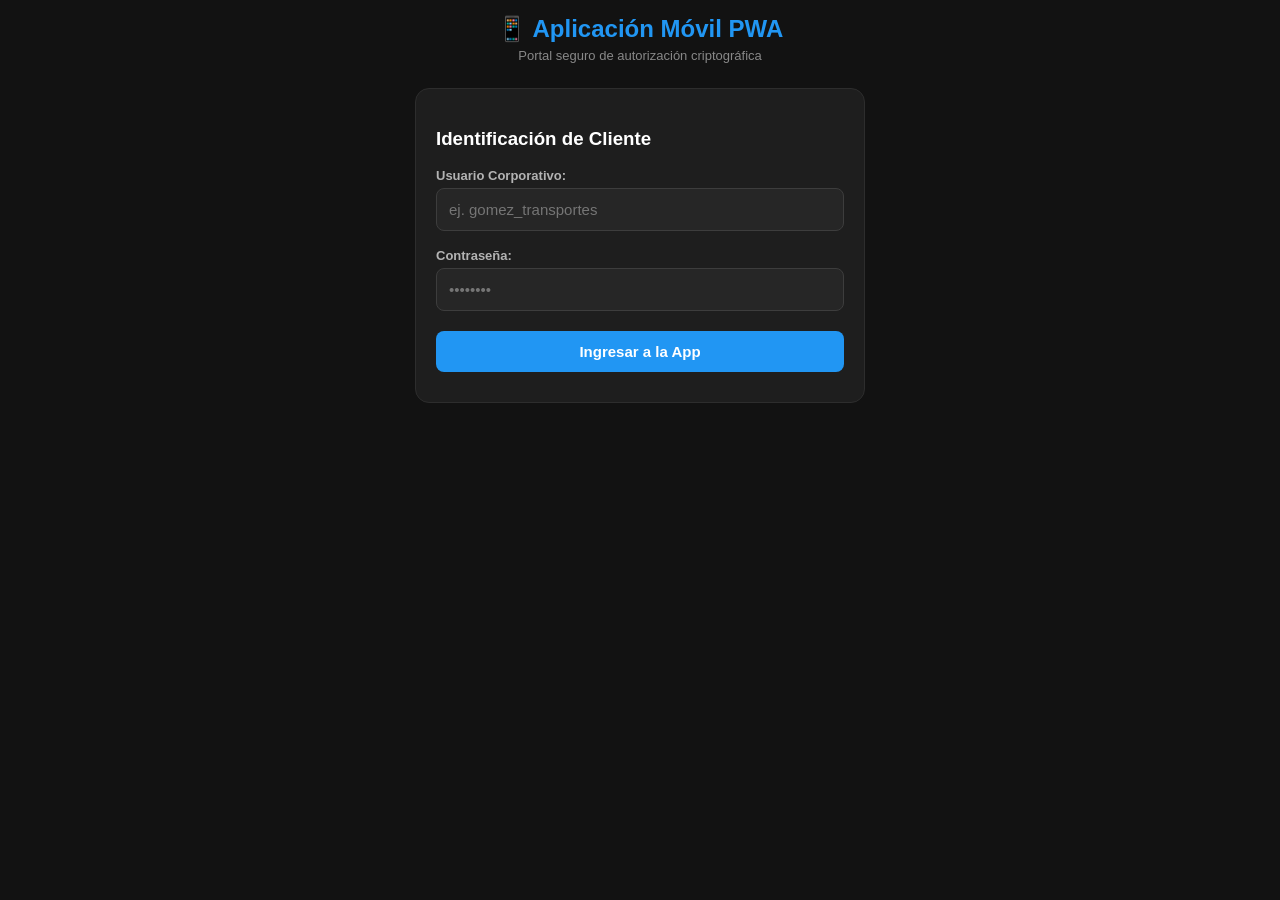
==== frontend_pwa/index.html @ 626b4b1a "Despliegue inicial de la arquitectura monolítica criptográfica" ====
<!DOCTYPE html>
<html lang="es">
<head>
    <meta charset="UTF-8">
    <meta name="viewport" content="width=device-width, initial-scale=1.0">
    <title>Cliente PWA - Sello Digital Móvil</title>
    <link rel="stylesheet" href="style.css">
</head>
<body>

    <div class="app-container">
        <header>
            <h2>📱 Aplicación Móvil PWA</h2>
            <p id="txtSubtitulo">Portal seguro de autorización criptográfica</p>
        </header>

        <div id="view-login" class="view card">
            <h3>Identificación de Cliente</h3>
            <form id="formLoginPWA">
                <label for="loginUser">Usuario Corporativo:</label>
                <input type="text" id="loginUser" placeholder="ej. gomez_transportes" required>
                
                <label for="loginPass">Contraseña:</label>
                <input type="password" id="loginPass" placeholder="••••••••" required>
                
                <button type="submit" class="btn btn-blue">Ingresar a la App</button>
            </form>
            <div id="statusLogin" class="error-msg"></div>
        </div>

        <div id="view-setup-keys" class="view card hidden">
            <div class="alert-banner warning">
                <h4>🔑 Llavero Criptográfico Requerido</h4>
                <p>Detectamos que esta es una cuenta nueva o tu dispositivo no está enrolado. Debes generar tu identidad criptográfica antes de poder ver tus cotizaciones.</p>
            </div>
            <p class="info-text">Al presionar el botón, se calcularán puntos geométricos seguros sobre la curva elíptica <b>NIST P-256</b> de forma local en tu hardware móvil.</p>
            <button id="btnRegistrarLlaves" class="btn btn-blue">Generar y Registrar Identidad</button>
            <div class="status-box" id="logSetup">Esperando acción...</div>
        </div>

        <div id="view-inbox" class="view hidden">
            <div class="user-banner">
                <p>Cliente: <b id="lblNombreCliente"></b></p>
                <p>Expediente: <span id="lblIdCliente"></span></p>
            </div>

            <h3>📥 Tus Cotizaciones Pendientes</h3>
            <div id="listaCotizaciones" class="inbox-list">
                </div>

            <button class="btn btn-logout" onclick="cerrarSesion()">Cerrar Sesión Segura</button>
        </div>

        <div id="view-details" class="view card hidden">
            <button class="btn-back" onclick="volverAlInbox()">← Volver a la bandeja</button>
            <h3 style="margin-top: 15px;">Detalles de la Oferta Comercial</h3>
            
            <div class="details-box">
                <p><b>ID Cotización:</b> #<span id="detId"></span></p>
                <p><b>Monto Solicitado:</b> <span class="monto-destacado">$<span id="detMonto"></span> MXN</span></p>
                <p><b>Especificaciones del Servicio:</b></p>
                <p id="detEspecificaciones" class="text-detalles"></p>
                <p class="hash-label">SHA-256 Hash del Contrato:</p>
                <code id="detHash">e3b0c44298fc1c149afbf4c8996fb92427ae41e4649b934ca495991b7852b855</code>
            </div>

            <div class="action-grid">
                <button id="btnRechazar" class="btn btn-red">✖ Rechazar</button>
                <button id="btnFirmarAceptar" class="btn btn-green">✍ Sellar y Aceptar</button>
            </div>
            
            <div class="status-box" id="logFirma">Sandbox listo para operación criptográfica.</div>
        </div>
    </div>

    <script src="crypto_pwa.js"></script>
    <script src="app.js"></script>
</body>
</html>
---- frontend_pwa/style.css ----
/* frontend_pwa/style.css */
body {
    font-family: 'Segoe UI', -apple-system, Arial, sans-serif;
    padding: 15px;
    max-width: 450px;
    margin: auto;
    background-color: #121212;
    color: #ffffff;
}

header {
    text-align: center;
    margin-bottom: 25px;
}

header h2 { margin: 0; color: #2196F3; }
header p { margin: 5px 0 0 0; color: #888; font-size: 13px; }

.card {
    background: #1e1e1e;
    padding: 20px;
    border-radius: 14px;
    margin-bottom: 15px;
    border: 1px solid #2d2d2d;
}

label {
    display: block;
    margin: 12px 0 5px;
    font-weight: 600;
    font-size: 13px;
    color: #b3b3b3;
}

input {
    width: 100%;
    padding: 12px;
    border: 1px solid #3d3d3d;
    background: #262626;
    color: white;
    border-radius: 8px;
    box-sizing: border-box;
    margin-bottom: 5px;
    font-size: 15px;
}

.btn {
    display: block;
    width: 100%;
    padding: 12px;
    border-radius: 8px;
    border: none;
    font-weight: bold;
    cursor: pointer;
    font-size: 15px;
    margin-top: 15px;
    text-align: center;
}

.btn-blue { background-color: #2196F3; color: white; }
.btn-blue:hover { background-color: #1976D2; }
.btn-green { background-color: #4CAF50; color: white; }
.btn-red { background-color: #f44336; color: white; }
.btn-logout { background-color: #333; color: #fc8181; font-size: 13px; padding: 8px; margin-top: 25px; }

.btn-back {
    background: none;
    border: none;
    color: #2196F3;
    font-weight: bold;
    cursor: pointer;
    padding: 0;
    font-size: 14px;
}

.error-msg { color: #f44336; margin-top: 10px; font-size: 13px; text-align: center; }

.alert-banner { padding: 15px; border-radius: 8px; font-size: 13px; margin-bottom: 15px; }
.alert-banner.warning { background: #3a2a00; border-left: 4px solid #ff9800; color: #ffe0b2; }
.alert-banner h4 { margin: 0 0 5px 0; color: #ff9800; }

.info-text { font-size: 13px; color: #aaa; line-height: 1.4; }

.status-box {
    margin-top: 15px;
    padding: 10px;
    border-radius: 6px;
    font-family: monospace;
    font-size: 11px;
    background: #000000;
    color: #00ff00;
    overflow-x: auto;
    white-space: pre-wrap;
}

.user-banner {
    display: flex;
    justify-content: space-between;
    background: #1a2238;
    padding: 10px 15px;
    border-radius: 8px;
    font-size: 13px;
    color: #90cdf4;
    border: 1px solid #2b3954;
    margin-bottom: 20px;
}
.user-banner p { margin: 0; }

/* Lista de cotizaciones */
.inbox-list { margin: 15px 0; }
.inbox-item {
    background: #1e1e1e;
    padding: 15px;
    border-radius: 10px;
    margin-bottom: 10px;
    border: 1px solid #2d2d2d;
    cursor: pointer;
    display: flex;
    justify-content: space-between;
    align-items: center;
}
.inbox-item:hover { background: #262626; border-color: #444; }
.inbox-item h4 { margin: 0; color: #fff; }
.inbox-item p { margin: 3px 0 0 0; font-size: 12px; color: #aaa; }
.badge-pendiente { background: #3a2f1d; color: #ffb020; padding: 3px 8px; border-radius: 10px; font-size: 11px; font-weight: bold; }

/* Detalles */
.details-box { background: #151515; padding: 15px; border-radius: 8px; border: 1px solid #222; margin-bottom: 15px; }
.monto-destacado { color: #4CAF50; font-size: 20px; font-weight: bold; display: block; margin: 5px 0; }
.text-detalles { font-size: 14px; color: #ddd; background: #222; padding: 10px; border-radius: 6px; }
.hash-label { font-size: 11px; color: #666; margin-bottom: 2px; font-weight: bold; }
#detHash { font-size: 10px; color: #888; word-break: break-all; }

.action-grid { display: grid; grid-template-columns: 1fr 1fr; gap: 10px; }

.hidden { display: none !important; }
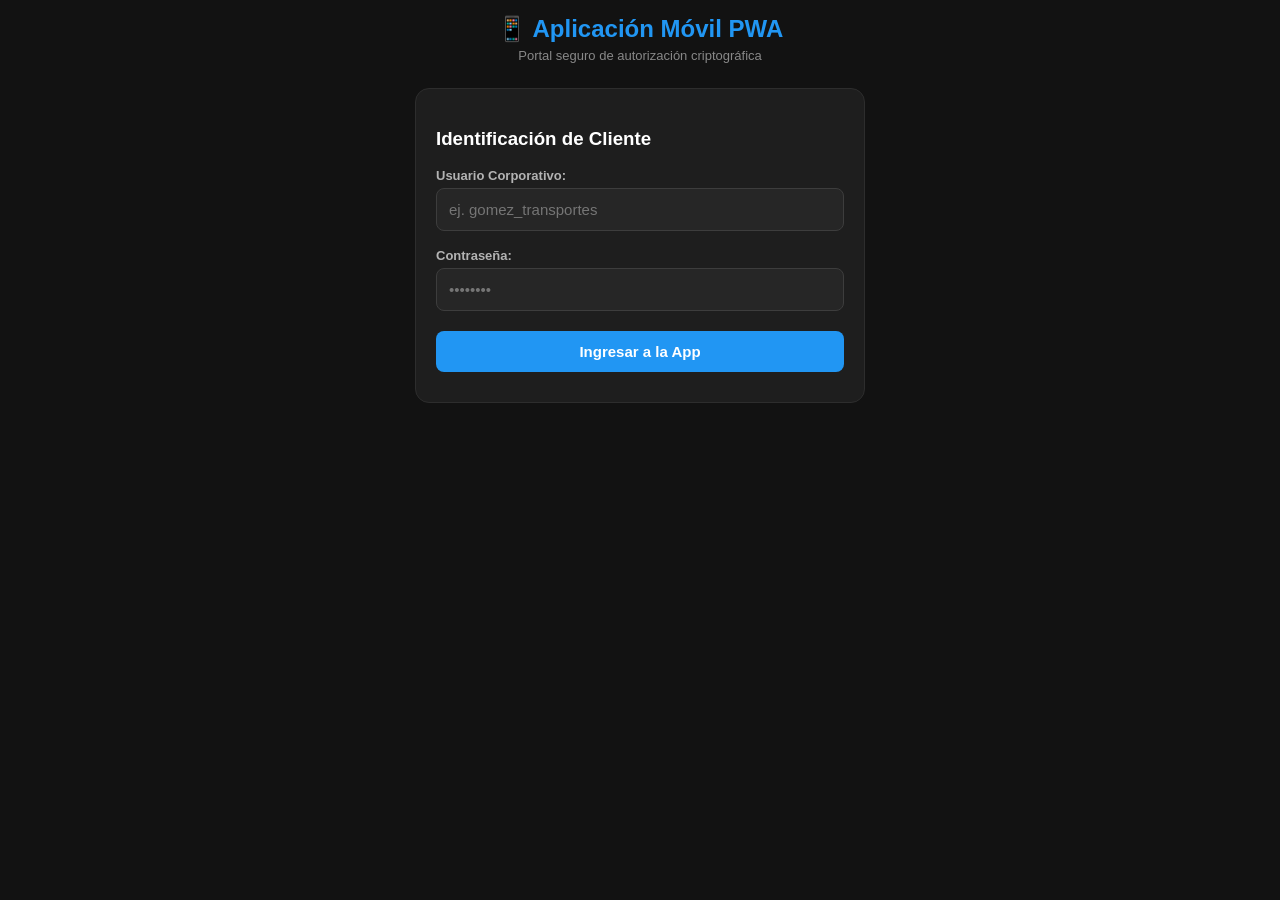
==== commit e4bb8d26: "Fix: mantener su sesión activa" ====
--- a/frontend_pwa/index.html
+++ b/frontend_pwa/index.html
@@ -14,7 +14,7 @@
             <p id="txtSubtitulo">Portal seguro de autorización criptográfica</p>
         </header>
 
-        <div id="view-login" class="view card">
+        <div id="view-login" class="view card hidden">
             <h3>Identificación de Cliente</h3>
             <form id="formLoginPWA">
                 <label for="loginUser">Usuario Corporativo:</label>
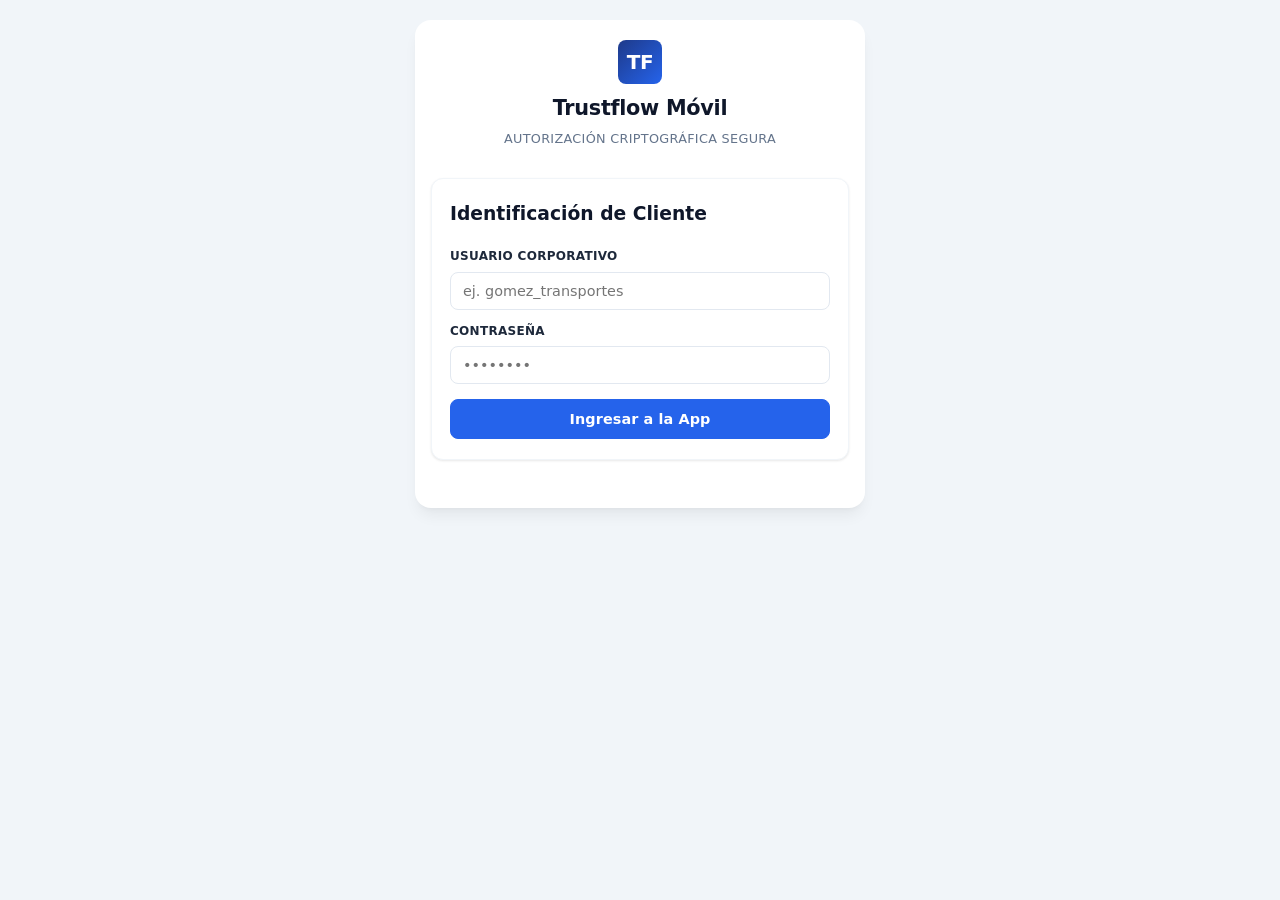
==== commit e1002e5d: "Frontend, pwa." ====
--- a/frontend_pwa/index.html
+++ b/frontend_pwa/index.html
@@ -3,57 +3,61 @@
 <head>
     <meta charset="UTF-8">
     <meta name="viewport" content="width=device-width, initial-scale=1.0">
-    <title>Cliente PWA - Sello Digital Móvil</title>
+    <title>Trustflow Móvil · Firma Digital</title>
     <link rel="stylesheet" href="style.css">
 </head>
 <body>
 
     <div class="app-container">
         <header>
-            <h2>📱 Aplicación Móvil PWA</h2>
-            <p id="txtSubtitulo">Portal seguro de autorización criptográfica</p>
+            <div class="app-logo">TF</div>
+            <h2>Trustflow Móvil</h2>
+            <p>Autorización criptográfica segura</p>
         </header>
 
+        <!-- Vista Login -->
         <div id="view-login" class="view card hidden">
             <h3>Identificación de Cliente</h3>
             <form id="formLoginPWA">
-                <label for="loginUser">Usuario Corporativo:</label>
+                <label for="loginUser">Usuario Corporativo</label>
                 <input type="text" id="loginUser" placeholder="ej. gomez_transportes" required>
                 
-                <label for="loginPass">Contraseña:</label>
+                <label for="loginPass">Contraseña</label>
                 <input type="password" id="loginPass" placeholder="••••••••" required>
                 
-                <button type="submit" class="btn btn-blue">Ingresar a la App</button>
+                <button type="submit" class="btn btn-primary">Ingresar a la App</button>
             </form>
-            <div id="statusLogin" class="error-msg"></div>
+            <div id="statusLogin" class="status-box error" style="display:none;"></div>
         </div>
 
+        <!-- Vista Setup Keys -->
         <div id="view-setup-keys" class="view card hidden">
             <div class="alert-banner warning">
-                <h4>🔑 Llavero Criptográfico Requerido</h4>
+                <h4>Llavero Criptográfico Requerido</h4>
                 <p>Detectamos que esta es una cuenta nueva o tu dispositivo no está enrolado. Debes generar tu identidad criptográfica antes de poder ver tus cotizaciones.</p>
             </div>
             <p class="info-text">Al presionar el botón, se calcularán puntos geométricos seguros sobre la curva elíptica <b>NIST P-256</b> de forma local en tu hardware móvil.</p>
-            <button id="btnRegistrarLlaves" class="btn btn-blue">Generar y Registrar Identidad</button>
-            <div class="status-box" id="logSetup">Esperando acción...</div>
+            <button id="btnRegistrarLlaves" class="btn btn-primary">Generar y Registrar Identidad</button>
+            <div id="logSetup" class="status-box">Esperando acción...</div>
         </div>
 
+        <!-- Vista Inbox -->
         <div id="view-inbox" class="view hidden">
             <div class="user-banner">
                 <p>Cliente: <b id="lblNombreCliente"></b></p>
                 <p>Expediente: <span id="lblIdCliente"></span></p>
             </div>
 
-            <h3>📥 Tus Cotizaciones Pendientes</h3>
-            <div id="listaCotizaciones" class="inbox-list">
-                </div>
+            <h3>Tus Cotizaciones Pendientes</h3>
+            <div id="listaCotizaciones" class="inbox-list"></div>
 
-            <button class="btn btn-logout" onclick="cerrarSesion()">Cerrar Sesión Segura</button>
+            <button class="btn btn-outline" onclick="cerrarSesion()">Cerrar Sesión Segura</button>
         </div>
 
+        <!-- Vista Detalles -->
         <div id="view-details" class="view card hidden">
             <button class="btn-back" onclick="volverAlInbox()">← Volver a la bandeja</button>
-            <h3 style="margin-top: 15px;">Detalles de la Oferta Comercial</h3>
+            <h3>Detalles de la Oferta Comercial</h3>
             
             <div class="details-box">
                 <p><b>ID Cotización:</b> #<span id="detId"></span></p>
@@ -65,11 +69,21 @@
             </div>
 
             <div class="action-grid">
-                <button id="btnRechazar" class="btn btn-red">✖ Rechazar</button>
-                <button id="btnFirmarAceptar" class="btn btn-green">✍ Sellar y Aceptar</button>
+                <button id="btnRechazar" class="btn btn-danger">Rechazar</button>
+                <button id="btnFirmarAceptar" class="btn btn-success">Sellar y Aceptar</button>
             </div>
             
-            <div class="status-box" id="logFirma">Sandbox listo para operación criptográfica.</div>
+            <div id="logFirma" class="status-box">Sandbox listo para operación criptográfica.</div>
+        </div>
+    </div>
+
+    <!-- Modal System -->
+    <div class="modal-overlay" id="modalOverlay">
+        <div class="modal-dialog">
+            <div class="modal-icon" id="modalIcon"></div>
+            <div class="modal-title" id="modalTitle"></div>
+            <div class="modal-message" id="modalMessage"></div>
+            <div class="modal-actions" id="modalActions"></div>
         </div>
     </div>
 
--- a/frontend_pwa/style.css
+++ b/frontend_pwa/style.css
@@ -1,136 +1,351 @@
-/* frontend_pwa/style.css */
+:root {
+    --bg: #f1f5f9;
+    --surface: #ffffff;
+    --surface-alt: #f8fafc;
+    --border: #e2e8f0;
+    --border-light: #f1f5f9;
+    --text: #1e293b;
+    --text-secondary: #64748b;
+    --text-muted: #94a3b8;
+    --primary: #2563eb;
+    --primary-hover: #1d4ed8;
+    --primary-light: #eff6ff;
+    --primary-border: #bfdbfe;
+    --success: #059669;
+    --success-bg: #ecfdf5;
+    --success-border: #a7f3d0;
+    --danger: #dc2626;
+    --danger-hover: #b91c1c;
+    --danger-bg: #fef2f2;
+    --danger-border: #fecaca;
+    --warning: #d97706;
+    --warning-bg: #fffbeb;
+    --warning-border: #fde68a;
+    --info: #4f46e5;
+    --info-bg: #eef2ff;
+    --info-border: #c7d2fe;
+    --radius-sm: 6px;
+    --radius: 8px;
+    --radius-lg: 12px;
+    --radius-xl: 16px;
+    --shadow-xs: 0 1px 2px rgba(0,0,0,0.04);
+    --shadow-sm: 0 1px 3px rgba(0,0,0,0.06), 0 1px 2px rgba(0,0,0,0.04);
+    --shadow: 0 4px 6px -1px rgba(0,0,0,0.06), 0 2px 4px -2px rgba(0,0,0,0.05);
+    --shadow-md: 0 10px 15px -3px rgba(0,0,0,0.06), 0 4px 6px -4px rgba(0,0,0,0.05);
+    --shadow-lg: 0 20px 25px -5px rgba(0,0,0,0.08), 0 10px 10px -5px rgba(0,0,0,0.03);
+    --transition: 180ms cubic-bezier(0.4, 0, 0.2, 1);
+}
+
+* { box-sizing: border-box; }
+
 body {
-    font-family: 'Segoe UI', -apple-system, Arial, sans-serif;
-    padding: 15px;
+    font-family: 'Inter', 'Segoe UI', system-ui, -apple-system, sans-serif;
+    margin: 0;
+    padding: 0;
+    background-color: var(--bg);
+    color: var(--text);
+    line-height: 1.6;
+    -webkit-font-smoothing: antialiased;
+    display: flex;
+    justify-content: center;
+    align-items: flex-start;
+    min-height: 100vh;
+}
+
+.app-container {
+    width: 100%;
     max-width: 450px;
-    margin: auto;
-    background-color: #121212;
-    color: #ffffff;
+    background: var(--surface);
+    min-height: 100vh;
+    padding: 20px 16px 32px;
+    box-shadow: var(--shadow-md);
+}
+
+@media (min-width: 450px) {
+    .app-container {
+        margin: 20px auto;
+        border-radius: var(--radius-xl);
+        min-height: auto;
+    }
 }
 
 header {
     text-align: center;
-    margin-bottom: 25px;
-}
-
-header h2 { margin: 0; color: #2196F3; }
-header p { margin: 5px 0 0 0; color: #888; font-size: 13px; }
+    margin-bottom: 28px;
+}
+
+.app-logo {
+    width: 44px; height: 44px; border-radius: var(--radius);
+    background: linear-gradient(135deg, #1e3a8a 0%, #2563eb 100%);
+    display: flex; align-items: center; justify-content: center;
+    color: #fff; font-weight: 700; font-size: 20px; letter-spacing: -0.5px;
+    margin: 0 auto 8px;
+}
+
+header h2 {
+    margin: 0;
+    font-size: 1.3rem;
+    font-weight: 700;
+    color: #0f172a;
+    letter-spacing: -0.3px;
+}
+
+header p {
+    margin: 4px 0 0 0;
+    color: var(--text-secondary);
+    font-size: 0.8rem;
+    font-weight: 500;
+    text-transform: uppercase;
+    letter-spacing: 0.3px;
+}
 
 .card {
-    background: #1e1e1e;
-    padding: 20px;
-    border-radius: 14px;
-    margin-bottom: 15px;
-    border: 1px solid #2d2d2d;
+    background: var(--surface);
+    padding: 20px 18px;
+    border-radius: var(--radius-lg);
+    box-shadow: var(--shadow-sm);
+    border: 1px solid var(--border-light);
+    margin-bottom: 16px;
+}
+
+h3 {
+    margin-top: 0;
+    font-weight: 600;
+    color: #0f172a;
 }
 
 label {
     display: block;
     margin: 12px 0 5px;
     font-weight: 600;
-    font-size: 13px;
-    color: #b3b3b3;
+    font-size: 0.75rem;
+    color: var(--text);
+    letter-spacing: 0.3px;
+    text-transform: uppercase;
 }
 
 input {
     width: 100%;
-    padding: 12px;
-    border: 1px solid #3d3d3d;
-    background: #262626;
-    color: white;
-    border-radius: 8px;
-    box-sizing: border-box;
-    margin-bottom: 5px;
-    font-size: 15px;
+    padding: 10px 12px;
+    border: 1px solid var(--border);
+    background: var(--surface);
+    color: var(--text);
+    border-radius: var(--radius);
+    font-family: inherit;
+    font-size: 0.9rem;
+    outline: none;
+    transition: border-color var(--transition), box-shadow var(--transition);
+}
+
+input:focus {
+    border-color: var(--primary);
+    box-shadow: 0 0 0 3px rgba(37, 99, 235, 0.1);
 }
 
 .btn {
     display: block;
     width: 100%;
-    padding: 12px;
-    border-radius: 8px;
-    border: none;
-    font-weight: bold;
+    padding: 11px 20px;
+    border-radius: var(--radius);
+    border: 1px solid transparent;
+    font-weight: 600;
     cursor: pointer;
-    font-size: 15px;
+    font-size: 0.9rem;
     margin-top: 15px;
     text-align: center;
-}
-
-.btn-blue { background-color: #2196F3; color: white; }
-.btn-blue:hover { background-color: #1976D2; }
-.btn-green { background-color: #4CAF50; color: white; }
-.btn-red { background-color: #f44336; color: white; }
-.btn-logout { background-color: #333; color: #fc8181; font-size: 13px; padding: 8px; margin-top: 25px; }
+    font-family: inherit;
+    transition: all var(--transition);
+    letter-spacing: 0.1px;
+}
+
+.btn-primary { background: var(--primary); color: #fff; border-color: var(--primary); }
+.btn-primary:hover { background: var(--primary-hover); box-shadow: var(--shadow-sm); }
+.btn-success { background: var(--success); color: #fff; border-color: var(--success); }
+.btn-success:hover { background: #047857; }
+.btn-danger { background: var(--danger); color: #fff; border-color: var(--danger); }
+.btn-danger:hover { background: var(--danger-hover); }
+.btn-outline {
+    background: transparent;
+    color: var(--text-secondary);
+    border: 1px solid var(--border);
+}
+.btn-outline:hover { background: #f8fafc; color: var(--text); }
 
 .btn-back {
     background: none;
     border: none;
-    color: #2196F3;
-    font-weight: bold;
+    color: var(--primary);
+    font-weight: 600;
     cursor: pointer;
-    padding: 0;
-    font-size: 14px;
-}
-
-.error-msg { color: #f44336; margin-top: 10px; font-size: 13px; text-align: center; }
-
-.alert-banner { padding: 15px; border-radius: 8px; font-size: 13px; margin-bottom: 15px; }
-.alert-banner.warning { background: #3a2a00; border-left: 4px solid #ff9800; color: #ffe0b2; }
-.alert-banner h4 { margin: 0 0 5px 0; color: #ff9800; }
-
-.info-text { font-size: 13px; color: #aaa; line-height: 1.4; }
+    padding: 8px 0;
+    font-size: 0.85rem;
+    display: inline-flex;
+    align-items: center;
+    gap: 6px;
+}
 
 .status-box {
-    margin-top: 15px;
-    padding: 10px;
-    border-radius: 6px;
-    font-family: monospace;
-    font-size: 11px;
-    background: #000000;
-    color: #00ff00;
+    margin-top: 12px;
+    padding: 10px 12px;
+    border-radius: var(--radius);
+    font-family: 'SF Mono', 'Cascadia Code', 'Fira Code', 'Consolas', monospace;
+    font-size: 0.7rem;
+    background: #f8fafc;
+    border: 1px solid var(--border);
+    color: var(--text-secondary);
     overflow-x: auto;
     white-space: pre-wrap;
-}
+    letter-spacing: 0.1px;
+}
+
+.status-box.success { background: var(--success-bg); border-color: var(--success-border); color: #065f46; }
+.status-box.error { background: var(--danger-bg); border-color: var(--danger-border); color: #991b1b; }
+.status-box.warning { background: var(--warning-bg); border-color: var(--warning-border); color: #92400e; }
+
+.alert-banner {
+    padding: 14px 16px;
+    border-radius: var(--radius);
+    font-size: 0.8rem;
+    margin-bottom: 16px;
+    border: 1px solid;
+}
+
+.alert-banner.warning {
+    background: var(--warning-bg);
+    border-color: var(--warning-border);
+    color: #92400e;
+}
+
+.alert-banner.warning h4 { margin: 0 0 4px 0; color: #92400e; font-weight: 600; }
+
+.info-text { font-size: 0.8rem; color: var(--text-secondary); line-height: 1.5; }
 
 .user-banner {
     display: flex;
     justify-content: space-between;
-    background: #1a2238;
-    padding: 10px 15px;
-    border-radius: 8px;
-    font-size: 13px;
-    color: #90cdf4;
-    border: 1px solid #2b3954;
+    align-items: center;
+    background: var(--primary-light);
+    padding: 10px 14px;
+    border-radius: var(--radius);
+    font-size: 0.8rem;
+    color: var(--primary);
+    border: 1px solid var(--primary-border);
     margin-bottom: 20px;
-}
+    font-weight: 500;
+}
+
 .user-banner p { margin: 0; }
 
-/* Lista de cotizaciones */
 .inbox-list { margin: 15px 0; }
+
 .inbox-item {
-    background: #1e1e1e;
-    padding: 15px;
-    border-radius: 10px;
-    margin-bottom: 10px;
-    border: 1px solid #2d2d2d;
+    background: var(--surface);
+    padding: 14px 16px;
+    border-radius: var(--radius);
+    margin-bottom: 8px;
+    border: 1px solid var(--border);
     cursor: pointer;
     display: flex;
     justify-content: space-between;
     align-items: center;
-}
-.inbox-item:hover { background: #262626; border-color: #444; }
-.inbox-item h4 { margin: 0; color: #fff; }
-.inbox-item p { margin: 3px 0 0 0; font-size: 12px; color: #aaa; }
-.badge-pendiente { background: #3a2f1d; color: #ffb020; padding: 3px 8px; border-radius: 10px; font-size: 11px; font-weight: bold; }
-
-/* Detalles */
-.details-box { background: #151515; padding: 15px; border-radius: 8px; border: 1px solid #222; margin-bottom: 15px; }
-.monto-destacado { color: #4CAF50; font-size: 20px; font-weight: bold; display: block; margin: 5px 0; }
-.text-detalles { font-size: 14px; color: #ddd; background: #222; padding: 10px; border-radius: 6px; }
-.hash-label { font-size: 11px; color: #666; margin-bottom: 2px; font-weight: bold; }
-#detHash { font-size: 10px; color: #888; word-break: break-all; }
-
-.action-grid { display: grid; grid-template-columns: 1fr 1fr; gap: 10px; }
-
-.hidden { display: none !important; }+    transition: all var(--transition);
+}
+
+.inbox-item:hover { background: var(--surface-alt); border-color: var(--primary-border); }
+.inbox-item h4 { margin: 0; font-size: 0.9rem; color: var(--text); font-weight: 600; }
+.inbox-item p { margin: 3px 0 0 0; font-size: 0.7rem; color: var(--text-secondary); }
+
+.badge-pendiente {
+    background: #fef3c7;
+    color: #92400e;
+    padding: 4px 10px;
+    border-radius: 20px;
+    font-size: 0.7rem;
+    font-weight: 600;
+    white-space: nowrap;
+}
+
+.details-box {
+    background: var(--surface-alt);
+    padding: 16px;
+    border-radius: var(--radius);
+    border: 1px solid var(--border);
+    margin-bottom: 16px;
+}
+
+.monto-destacado {
+    color: var(--success);
+    font-size: 1.3rem;
+    font-weight: 700;
+    display: block;
+    margin: 6px 0;
+}
+
+.text-detalles {
+    font-size: 0.85rem;
+    color: var(--text);
+    background: var(--surface);
+    padding: 10px;
+    border-radius: var(--radius-sm);
+    border: 1px solid var(--border-light);
+}
+
+.hash-label {
+    font-size: 0.7rem;
+    color: var(--text-muted);
+    margin-bottom: 2px;
+    font-weight: 600;
+    text-transform: uppercase;
+    letter-spacing: 0.3px;
+}
+
+#detHash {
+    font-size: 0.65rem;
+    color: var(--text-secondary);
+    word-break: break-all;
+    font-family: monospace;
+}
+
+.action-grid {
+    display: grid;
+    grid-template-columns: 1fr 1fr;
+    gap: 10px;
+}
+
+.hidden { display: none !important; }
+
+/* Modal System */
+.modal-overlay {
+    position: fixed; top: 0; left: 0; width: 100%; height: 100%;
+    background: rgba(15, 23, 42, 0.5); backdrop-filter: blur(4px);
+    display: flex; align-items: center; justify-content: center;
+    z-index: 1000; opacity: 0; visibility: hidden;
+    transition: opacity 0.25s ease, visibility 0.25s ease;
+}
+
+.modal-overlay.active { opacity: 1; visibility: visible; }
+
+.modal-dialog {
+    background: var(--surface); border-radius: var(--radius-xl);
+    box-shadow: var(--shadow-lg); width: 90%; max-width: 400px;
+    padding: 24px 22px 20px; transform: translateY(20px);
+    transition: transform 0.25s ease;
+}
+
+.modal-overlay.active .modal-dialog { transform: translateY(0); }
+
+.modal-icon {
+    width: 40px; height: 40px; border-radius: 50%; display: flex;
+    align-items: center; justify-content: center; margin-bottom: 12px;
+    font-size: 1.2rem; font-weight: 700;
+}
+
+.modal-icon.warning { background: #fef3c7; color: #d97706; }
+.modal-icon.danger { background: #fee2e2; color: #dc2626; }
+.modal-icon.success { background: #d1fae5; color: #059669; }
+.modal-icon.info { background: #e0e7ff; color: #4f46e5; }
+
+.modal-title { font-size: 1rem; font-weight: 700; color: #0f172a; margin: 0 0 6px 0; }
+.modal-message { font-size: 0.85rem; color: #475569; margin: 0 0 20px 0; line-height: 1.5; }
+.modal-actions { display: flex; gap: 10px; justify-content: flex-end; }
+.modal-actions button { min-width: 90px; padding: 8px 14px; font-size: 0.8rem; }
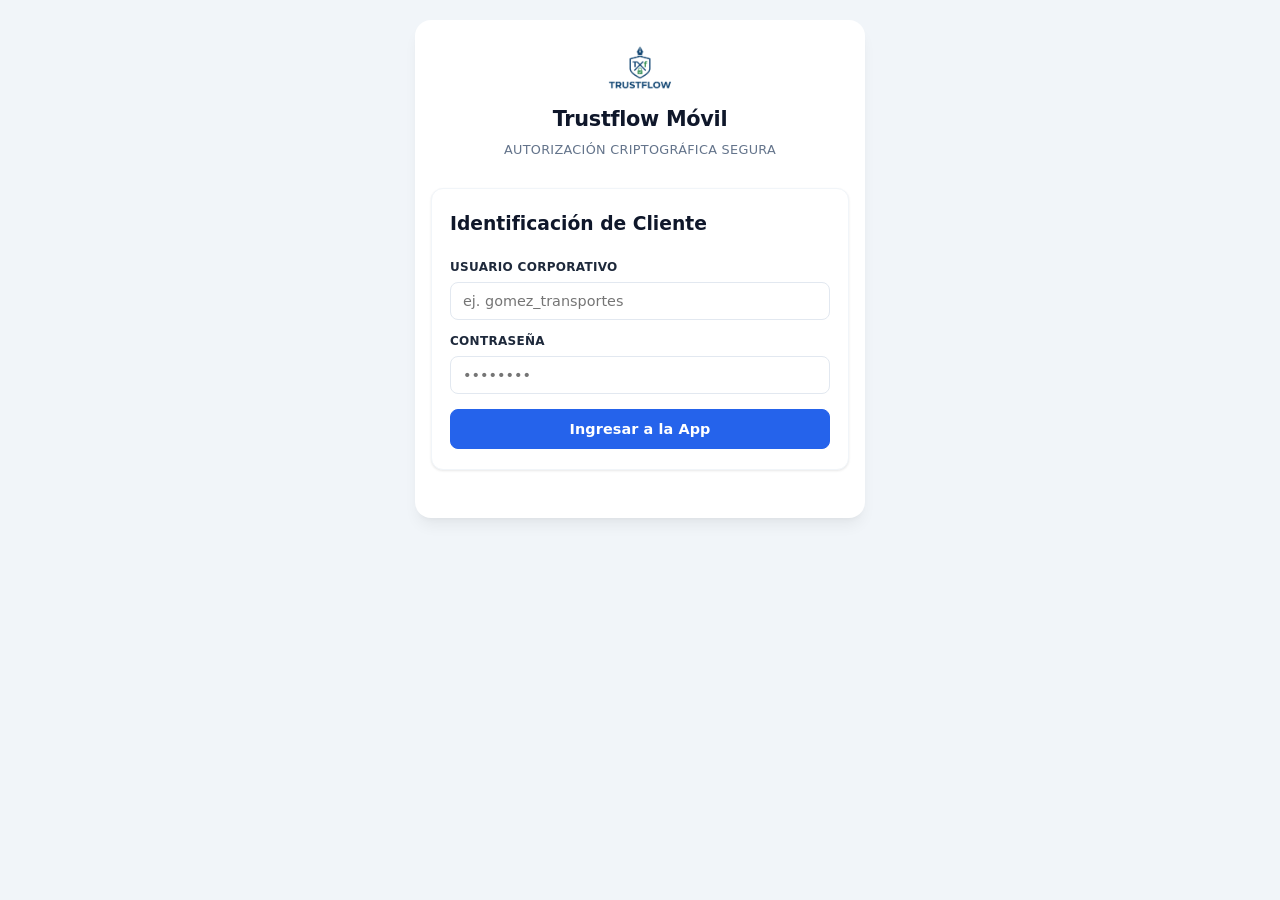
==== commit d7022134: "cambios agregados del logo nuevo" ====
--- a/frontend_pwa/index.html
+++ b/frontend_pwa/index.html
@@ -10,7 +10,7 @@
 
     <div class="app-container">
         <header>
-            <div class="app-logo">TF</div>
+            <img src="media/trustflow_logo.png" alt="Trustflow" style="width:100px; height:auto; margin:0 auto 8px; display:block;">
             <h2>Trustflow Móvil</h2>
             <p>Autorización criptográfica segura</p>
         </header>
@@ -25,9 +25,9 @@
                 <label for="loginPass">Contraseña</label>
                 <input type="password" id="loginPass" placeholder="••••••••" required>
                 
-                <button type="submit" class="btn btn-primary">Ingresar a la App</button>
+                <button type="submit" class="btn btn-primary" id="btnLogin">Ingresar a la App</button>
             </form>
-            <div id="statusLogin" class="status-box error" style="display:none;"></div>
+            <!-- Se eliminó el div statusLogin -->
         </div>
 
         <!-- Vista Setup Keys -->
@@ -73,11 +73,11 @@
                 <button id="btnFirmarAceptar" class="btn btn-success">Sellar y Aceptar</button>
             </div>
             
-            <div id="logFirma" class="status-box">Sandbox listo para operación criptográfica.</div>
+            <!-- Se eliminó el div logFirma -->
         </div>
     </div>
 
-    <!-- Modal System -->
+    <!-- Sistema de Modales -->
     <div class="modal-overlay" id="modalOverlay">
         <div class="modal-dialog">
             <div class="modal-icon" id="modalIcon"></div>
--- a/frontend_pwa/style.css
+++ b/frontend_pwa/style.css
@@ -75,10 +75,17 @@
 }
 
 .app-logo {
-    width: 44px; height: 44px; border-radius: var(--radius);
+    width: 44px;
+    height: 44px;
+    border-radius: var(--radius);
     background: linear-gradient(135deg, #1e3a8a 0%, #2563eb 100%);
-    display: flex; align-items: center; justify-content: center;
-    color: #fff; font-weight: 700; font-size: 20px; letter-spacing: -0.5px;
+    display: flex;
+    align-items: center;
+    justify-content: center;
+    color: #fff;
+    font-weight: 700;
+    font-size: 20px;
+    letter-spacing: -0.5px;
     margin: 0 auto 8px;
 }
 
@@ -217,6 +224,7 @@
 }
 
 .alert-banner.warning h4 { margin: 0 0 4px 0; color: #92400e; font-weight: 600; }
+.alert-banner.warning p { margin: 0; }
 
 .info-text { font-size: 0.8rem; color: var(--text-secondary); line-height: 1.5; }
 
@@ -273,6 +281,8 @@
     margin-bottom: 16px;
 }
 
+.details-box p { margin: 0 0 4px; }
+
 .monto-destacado {
     color: var(--success);
     font-size: 1.3rem;
@@ -314,30 +324,54 @@
 
 .hidden { display: none !important; }
 
-/* Modal System */
+/* ─── Sistema de Modales ───────────────── */
 .modal-overlay {
-    position: fixed; top: 0; left: 0; width: 100%; height: 100%;
-    background: rgba(15, 23, 42, 0.5); backdrop-filter: blur(4px);
-    display: flex; align-items: center; justify-content: center;
-    z-index: 1000; opacity: 0; visibility: hidden;
+    position: fixed;
+    top: 0;
+    left: 0;
+    width: 100%;
+    height: 100%;
+    background: rgba(15, 23, 42, 0.5);
+    backdrop-filter: blur(4px);
+    display: flex;
+    align-items: center;
+    justify-content: center;
+    z-index: 1000;
+    opacity: 0;
+    visibility: hidden;
     transition: opacity 0.25s ease, visibility 0.25s ease;
 }
 
-.modal-overlay.active { opacity: 1; visibility: visible; }
+.modal-overlay.active {
+    opacity: 1;
+    visibility: visible;
+}
 
 .modal-dialog {
-    background: var(--surface); border-radius: var(--radius-xl);
-    box-shadow: var(--shadow-lg); width: 90%; max-width: 400px;
-    padding: 24px 22px 20px; transform: translateY(20px);
+    background: var(--surface);
+    border-radius: var(--radius-xl);
+    box-shadow: var(--shadow-lg);
+    width: 90%;
+    max-width: 400px;
+    padding: 24px 22px 20px;
+    transform: translateY(20px);
     transition: transform 0.25s ease;
 }
 
-.modal-overlay.active .modal-dialog { transform: translateY(0); }
+.modal-overlay.active .modal-dialog {
+    transform: translateY(0);
+}
 
 .modal-icon {
-    width: 40px; height: 40px; border-radius: 50%; display: flex;
-    align-items: center; justify-content: center; margin-bottom: 12px;
-    font-size: 1.2rem; font-weight: 700;
+    width: 40px;
+    height: 40px;
+    border-radius: 50%;
+    display: flex;
+    align-items: center;
+    justify-content: center;
+    margin-bottom: 12px;
+    font-size: 1.2rem;
+    font-weight: 700;
 }
 
 .modal-icon.warning { background: #fef3c7; color: #d97706; }
@@ -345,7 +379,41 @@
 .modal-icon.success { background: #d1fae5; color: #059669; }
 .modal-icon.info { background: #e0e7ff; color: #4f46e5; }
 
-.modal-title { font-size: 1rem; font-weight: 700; color: #0f172a; margin: 0 0 6px 0; }
-.modal-message { font-size: 0.85rem; color: #475569; margin: 0 0 20px 0; line-height: 1.5; }
-.modal-actions { display: flex; gap: 10px; justify-content: flex-end; }
-.modal-actions button { min-width: 90px; padding: 8px 14px; font-size: 0.8rem; }+.modal-title {
+    font-size: 1rem;
+    font-weight: 700;
+    color: #0f172a;
+    margin: 0 0 6px 0;
+}
+
+.modal-message {
+    font-size: 0.85rem;
+    color: #475569;
+    margin: 0 0 20px 0;
+    line-height: 1.5;
+}
+
+.modal-actions {
+    display: flex;
+    gap: 10px;
+    justify-content: flex-end;
+}
+
+.modal-actions button {
+    min-width: 90px;
+    padding: 8px 14px;
+    font-size: 0.8rem;
+    border-radius: var(--radius);
+    font-weight: 600;
+    cursor: pointer;
+    font-family: inherit;
+    border: 1px solid transparent;
+    transition: all var(--transition);
+}
+
+.modal-actions .btn-primary { background: var(--primary); color: #fff; border-color: var(--primary); width: auto; }
+.modal-actions .btn-primary:hover { background: var(--primary-hover); }
+.modal-actions .btn-danger { background: var(--danger); color: #fff; border-color: var(--danger); width: auto; }
+.modal-actions .btn-danger:hover { background: var(--danger-hover); }
+.modal-actions .btn-outline { background: transparent; color: var(--text-secondary); border: 1px solid var(--border); width: auto; }
+.modal-actions .btn-outline:hover { background: #f8fafc; }
